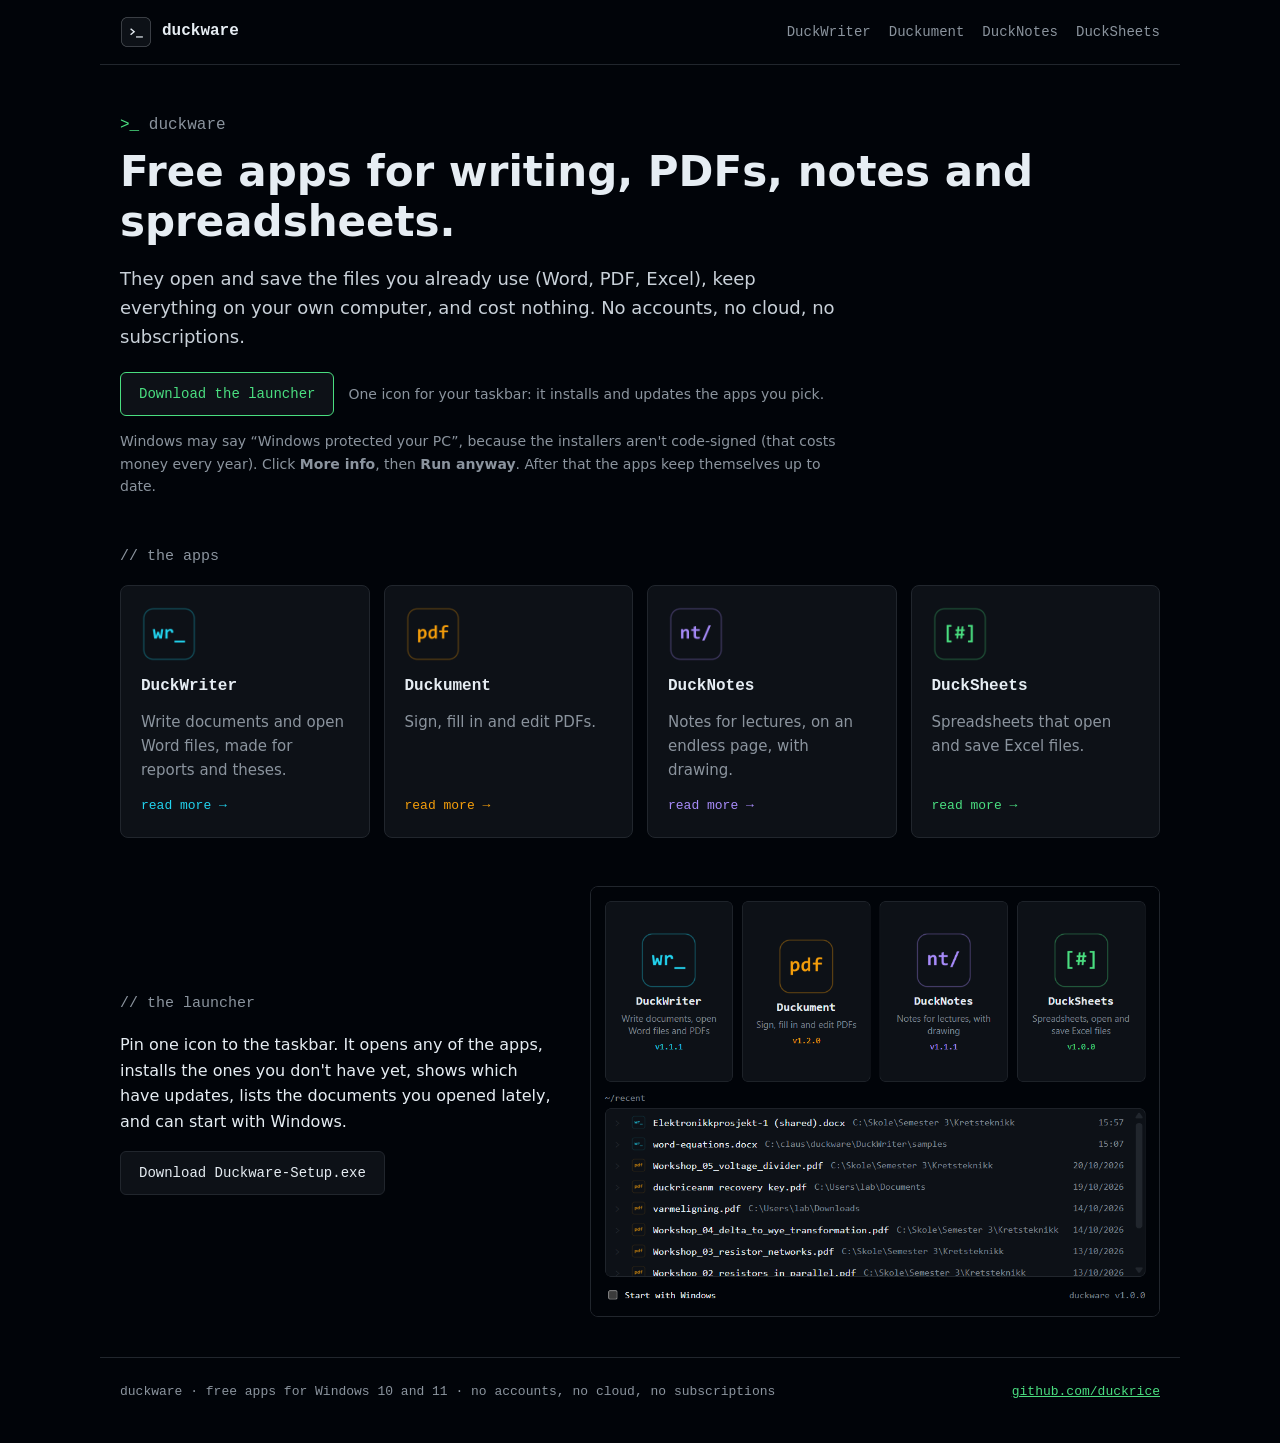
==== index.html @ f8559ea2 "The Duckware website: a front page and a page per app Co-Authored-By: Claude Opus 5.5 <noreply@anthr" ====
<!doctype html>
<html lang="en">
<head>
<meta charset="utf-8">
<meta name="viewport" content="width=device-width, initial-scale=1">
<title>duckware: free apps for writing, PDFs, notes and spreadsheets</title>
<meta name="description" content="Free Windows apps that keep your files on your own computer: DuckWriter, Duckument, DuckNotes and DuckSheets.">
<link rel="icon" href="icons/duckware.png">
<link rel="stylesheet" href="style.css">
</head>
<body>
<header class="top">
  <a class="brand" href="./"><img src="icons/duckware.png" alt=""><span>duckware</span></a>
  <nav><a href="duckwriter/" style="--c:#22d3ee">DuckWriter</a><a href="duckument/" style="--c:#f59e0b">Duckument</a><a href="ducknotes/" style="--c:#a78bfa">DuckNotes</a><a href="ducksheets/" style="--c:#4ade80">DuckSheets</a></nav>
</header>
<main>
<section class="hero">
  <p class="prompt"><span>&gt;_</span> duckware</p>
  <h1>Free apps for writing, PDFs, notes and spreadsheets.</h1>
  <p class="lead">They open and save the files you already use (Word, PDF, Excel), keep everything on your own computer, and cost nothing. No accounts, no cloud, no subscriptions.</p>
  <div class="actions">
    <a class="btn primary" href="https://github.com/duckrice/duckware/releases/latest/download/Duckware-Setup.exe">Download the launcher</a>
    <span class="hint">One icon for your taskbar: it installs and updates the apps you pick.</span>
  </div>
  <p class="note">Windows may say <q>Windows protected your PC</q>, because the installers aren't code-signed (that costs money every year). Click <b>More info</b>, then <b>Run anyway</b>. After that the apps keep themselves up to date.</p>
</section>
<section>
  <h2>// the apps</h2>
  <div class="cards">
  <a class="card" href="duckwriter/" style="--c:#22d3ee">
    <img src="icons/duckwriter.png" alt="">
    <h3>DuckWriter</h3>
    <p>Write documents and open Word files, made for reports and theses.</p>
    <span class="more">read more →</span>
  </a>
  <a class="card" href="duckument/" style="--c:#f59e0b">
    <img src="icons/duckument.png" alt="">
    <h3>Duckument</h3>
    <p>Sign, fill in and edit PDFs.</p>
    <span class="more">read more →</span>
  </a>
  <a class="card" href="ducknotes/" style="--c:#a78bfa">
    <img src="icons/ducknotes.png" alt="">
    <h3>DuckNotes</h3>
    <p>Notes for lectures, on an endless page, with drawing.</p>
    <span class="more">read more →</span>
  </a>
  <a class="card" href="ducksheets/" style="--c:#4ade80">
    <img src="icons/ducksheets.png" alt="">
    <h3>DuckSheets</h3>
    <p>Spreadsheets that open and save Excel files.</p>
    <span class="more">read more →</span>
  </a>
  </div>
</section>
<section class="split">
  <div>
    <h2>// the launcher</h2>
    <p>Pin one icon to the taskbar. It opens any of the apps, installs the ones you don't have yet, shows which have updates, lists the documents you opened lately, and can start with Windows.</p>
    <p><a class="btn" href="https://github.com/duckrice/duckware/releases/latest/download/Duckware-Setup.exe">Download Duckware-Setup.exe</a></p>
  </div>
  <img class="shot" src="shots/duckware.png" alt="The Duckware launcher: a tile for each app and a list of recent documents">
</section>
</main>
<footer class="bottom">
  <span>duckware · free apps for Windows 10 and 11 · no accounts, no cloud, no subscriptions</span>
  <a href="https://github.com/duckrice">github.com/duckrice</a>
</footer>
</body>
</html>
---- style.css ----
/* Dark and plain, like the launcher: near-black, thin lines, monospace for
   headings and labels, each app in its own colour (--c). */
:root {
  --bg: #010409;
  --panel: #0d1117;
  --border: #21262d;
  --text: #e6edf3;
  --muted: #8b949e;
  --accent: #4ade80;
  --mono: Consolas, "Cascadia Mono", "SFMono-Regular", Menlo, monospace;
  color-scheme: dark;
}

* {
  box-sizing: border-box;
}

body {
  margin: 0;
  background: var(--bg);
  color: var(--text);
  font: 16px/1.6 "Segoe UI", system-ui, -apple-system, sans-serif;
}

a {
  color: var(--c, var(--accent));
}

main {
  max-width: 1080px;
  margin: 0 auto;
  padding: 0 20px 40px;
}

.top {
  display: flex;
  align-items: center;
  justify-content: space-between;
  gap: 16px;
  flex-wrap: wrap;
  max-width: 1080px;
  margin: 0 auto;
  padding: 16px 20px;
  border-bottom: 1px solid var(--border);
}

.brand {
  display: flex;
  align-items: center;
  gap: 10px;
  color: var(--text);
  font-family: var(--mono);
  font-weight: 700;
  text-decoration: none;
}

.brand img {
  width: 32px;
  height: 32px;
}

nav {
  display: flex;
  gap: 18px;
  flex-wrap: wrap;
  font-family: var(--mono);
  font-size: 14px;
}

nav a {
  color: var(--muted);
  text-decoration: none;
}

nav a:hover {
  color: var(--c);
}

section {
  margin-top: 48px;
}

h1 {
  margin: 0 0 12px;
  font-size: clamp(28px, 4vw, 42px);
  line-height: 1.2;
}

h2 {
  margin: 0 0 16px;
  color: var(--muted);
  font-family: var(--mono);
  font-size: 15px;
  font-weight: 400;
}

h3 {
  margin: 0 0 6px;
  font-family: var(--mono);
  font-size: 16px;
}

.prompt {
  margin: 0 0 8px;
  color: var(--muted);
  font-family: var(--mono);
}

.prompt span {
  color: var(--accent);
}

.lead {
  max-width: 720px;
  color: #c9d1d9;
  font-size: 18px;
}

.actions {
  display: flex;
  align-items: center;
  gap: 14px;
  flex-wrap: wrap;
  margin: 20px 0 8px;
}

.hint,
.note,
figcaption {
  color: var(--muted);
  font-size: 14px;
}

.note {
  max-width: 720px;
}

.btn {
  display: inline-block;
  padding: 10px 18px;
  border: 1px solid var(--border);
  border-radius: 6px;
  background: var(--panel);
  color: var(--text);
  font-family: var(--mono);
  font-size: 14px;
  text-decoration: none;
}

.btn:hover {
  border-color: var(--c, var(--accent));
}

.btn.primary {
  border-color: var(--c, var(--accent));
  color: var(--c, var(--accent));
}

.btn.primary:hover {
  background: var(--c, var(--accent));
  color: var(--bg);
}

.cards {
  display: grid;
  grid-template-columns: repeat(auto-fit, minmax(220px, 1fr));
  gap: 14px;
}

.card {
  display: flex;
  flex-direction: column;
  gap: 4px;
  padding: 20px;
  border: 1px solid var(--border);
  border-radius: 8px;
  background: var(--panel);
  color: var(--text);
  text-decoration: none;
}

.card:hover {
  border-color: var(--c);
}

.card img {
  width: 56px;
  height: 56px;
  margin-bottom: 8px;
}

.card p {
  flex: 1;
  margin: 0;
  color: var(--muted);
  font-size: 15px;
}

.more {
  margin-top: 10px;
  color: var(--c);
  font-family: var(--mono);
  font-size: 13px;
}

.split {
  display: grid;
  grid-template-columns: 1fr 1.3fr;
  gap: 32px;
  align-items: center;
}

.shot {
  width: 100%;
  border: 1px solid var(--border);
  border-radius: 8px;
}

.hero.app {
  display: grid;
  grid-template-columns: 120px 1fr;
  gap: 28px;
  align-items: start;
}

.hero.app h1 {
  color: var(--c);
  font-family: var(--mono);
}

.app-icon {
  width: 120px;
  height: 120px;
}

.shots {
  display: grid;
  gap: 24px;
}

figure {
  margin: 0;
}

.features {
  display: grid;
  grid-template-columns: repeat(auto-fit, minmax(280px, 1fr));
  gap: 14px;
}

.feature {
  padding: 16px 18px;
  border: 1px solid var(--border);
  border-left: 2px solid var(--c);
  background: var(--panel);
}

.feature p {
  margin: 0;
  color: var(--muted);
  font-size: 15px;
}

.keys {
  border-collapse: collapse;
}

.keys td {
  padding: 6px 18px 6px 0;
  border-bottom: 1px solid var(--border);
  vertical-align: top;
}

kbd {
  color: var(--text);
  font-family: var(--mono);
  font-size: 14px;
}

.bottom {
  display: flex;
  justify-content: space-between;
  gap: 16px;
  flex-wrap: wrap;
  max-width: 1080px;
  margin: 0 auto;
  padding: 24px 20px 40px;
  border-top: 1px solid var(--border);
  color: var(--muted);
  font-family: var(--mono);
  font-size: 13px;
}

@media (max-width: 720px) {
  .split,
  .hero.app {
    grid-template-columns: 1fr;
  }

  .app-icon {
    width: 80px;
    height: 80px;
  }
}
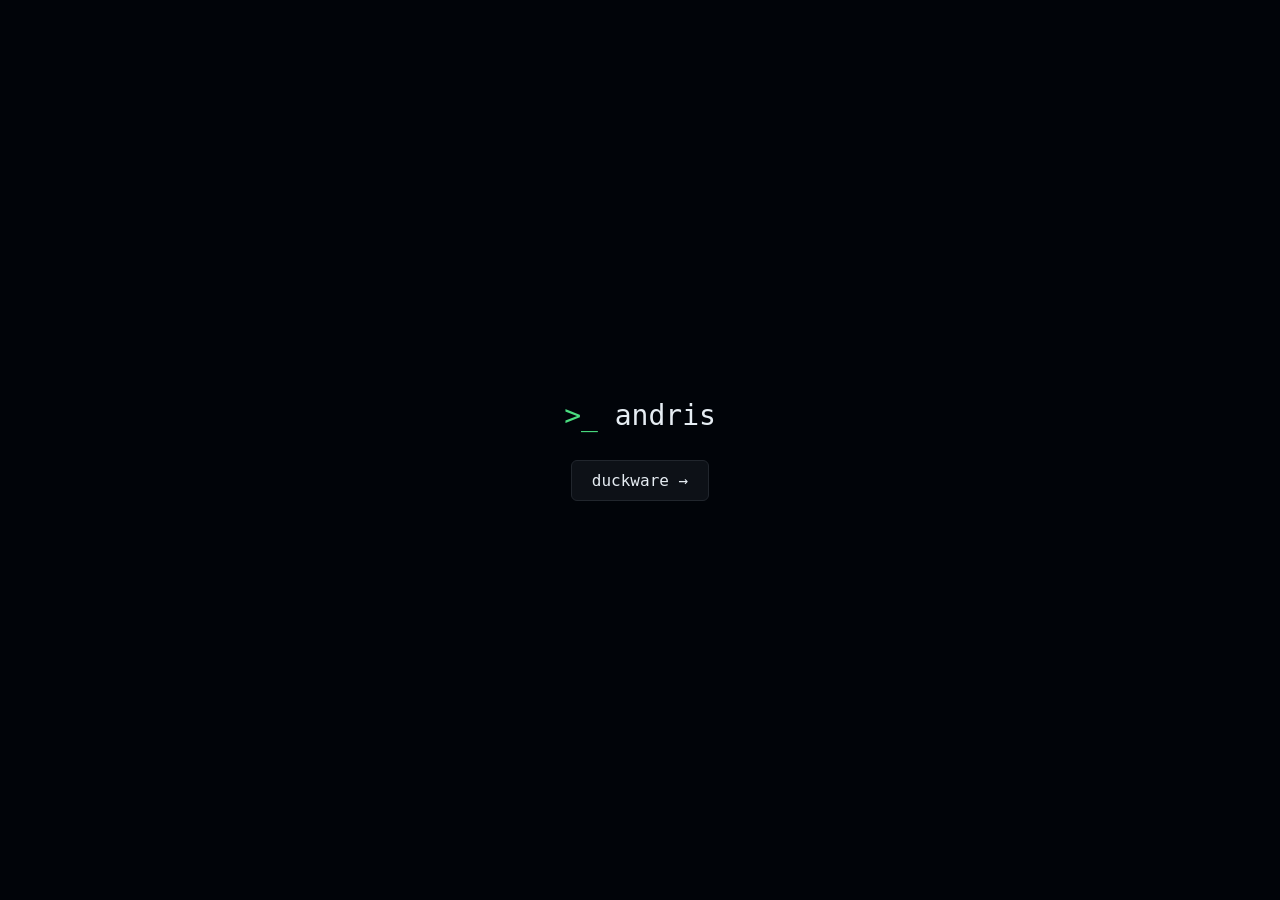
==== commit 15ac2083: "andris.no: an empty homepage, with Duckware at /duckware Co-Authored-By: Claude Opus 5.5 <noreply@an" ====
--- a/index.html
+++ b/index.html
@@ -3,68 +3,51 @@
 <head>
 <meta charset="utf-8">
 <meta name="viewport" content="width=device-width, initial-scale=1">
-<title>duckware: free apps for writing, PDFs, notes and spreadsheets</title>
-<meta name="description" content="Free Windows apps that keep your files on your own computer: DuckWriter, Duckument, DuckNotes and DuckSheets.">
-<link rel="icon" href="icons/duckware.png">
-<link rel="stylesheet" href="style.css">
+<title>andris</title>
+<link rel="icon" href="duckware/icons/duckware.png">
+<style>
+  :root {
+    color-scheme: dark;
+  }
+  body {
+    display: grid;
+    place-items: center;
+    min-height: 100vh;
+    margin: 0;
+    background: #010409;
+    color: #e6edf3;
+    font-family: Consolas, "Cascadia Mono", Menlo, monospace;
+  }
+  main {
+    text-align: center;
+  }
+  h1 {
+    margin: 0 0 28px;
+    font-size: 28px;
+    font-weight: 400;
+  }
+  h1 span {
+    color: #4ade80;
+  }
+  a {
+    display: inline-block;
+    padding: 10px 20px;
+    border: 1px solid #21262d;
+    border-radius: 6px;
+    background: #0d1117;
+    color: #e6edf3;
+    text-decoration: none;
+  }
+  a:hover {
+    border-color: #4ade80;
+    color: #4ade80;
+  }
+</style>
 </head>
 <body>
-<header class="top">
-  <a class="brand" href="./"><img src="icons/duckware.png" alt=""><span>duckware</span></a>
-  <nav><a href="duckwriter/" style="--c:#22d3ee">DuckWriter</a><a href="duckument/" style="--c:#f59e0b">Duckument</a><a href="ducknotes/" style="--c:#a78bfa">DuckNotes</a><a href="ducksheets/" style="--c:#4ade80">DuckSheets</a></nav>
-</header>
 <main>
-<section class="hero">
-  <p class="prompt"><span>&gt;_</span> duckware</p>
-  <h1>Free apps for writing, PDFs, notes and spreadsheets.</h1>
-  <p class="lead">They open and save the files you already use (Word, PDF, Excel), keep everything on your own computer, and cost nothing. No accounts, no cloud, no subscriptions.</p>
-  <div class="actions">
-    <a class="btn primary" href="https://github.com/duckrice/duckware/releases/latest/download/Duckware-Setup.exe">Download the launcher</a>
-    <span class="hint">One icon for your taskbar: it installs and updates the apps you pick.</span>
-  </div>
-  <p class="note">Windows may say <q>Windows protected your PC</q>, because the installers aren't code-signed (that costs money every year). Click <b>More info</b>, then <b>Run anyway</b>. After that the apps keep themselves up to date.</p>
-</section>
-<section>
-  <h2>// the apps</h2>
-  <div class="cards">
-  <a class="card" href="duckwriter/" style="--c:#22d3ee">
-    <img src="icons/duckwriter.png" alt="">
-    <h3>DuckWriter</h3>
-    <p>Write documents and open Word files, made for reports and theses.</p>
-    <span class="more">read more →</span>
-  </a>
-  <a class="card" href="duckument/" style="--c:#f59e0b">
-    <img src="icons/duckument.png" alt="">
-    <h3>Duckument</h3>
-    <p>Sign, fill in and edit PDFs.</p>
-    <span class="more">read more →</span>
-  </a>
-  <a class="card" href="ducknotes/" style="--c:#a78bfa">
-    <img src="icons/ducknotes.png" alt="">
-    <h3>DuckNotes</h3>
-    <p>Notes for lectures, on an endless page, with drawing.</p>
-    <span class="more">read more →</span>
-  </a>
-  <a class="card" href="ducksheets/" style="--c:#4ade80">
-    <img src="icons/ducksheets.png" alt="">
-    <h3>DuckSheets</h3>
-    <p>Spreadsheets that open and save Excel files.</p>
-    <span class="more">read more →</span>
-  </a>
-  </div>
-</section>
-<section class="split">
-  <div>
-    <h2>// the launcher</h2>
-    <p>Pin one icon to the taskbar. It opens any of the apps, installs the ones you don't have yet, shows which have updates, lists the documents you opened lately, and can start with Windows.</p>
-    <p><a class="btn" href="https://github.com/duckrice/duckware/releases/latest/download/Duckware-Setup.exe">Download Duckware-Setup.exe</a></p>
-  </div>
-  <img class="shot" src="shots/duckware.png" alt="The Duckware launcher: a tile for each app and a list of recent documents">
-</section>
+  <h1><span>&gt;_</span> andris</h1>
+  <a href="duckware/">duckware →</a>
 </main>
-<footer class="bottom">
-  <span>duckware · free apps for Windows 10 and 11 · no accounts, no cloud, no subscriptions</span>
-  <a href="https://github.com/duckrice">github.com/duckrice</a>
-</footer>
 </body>
 </html>
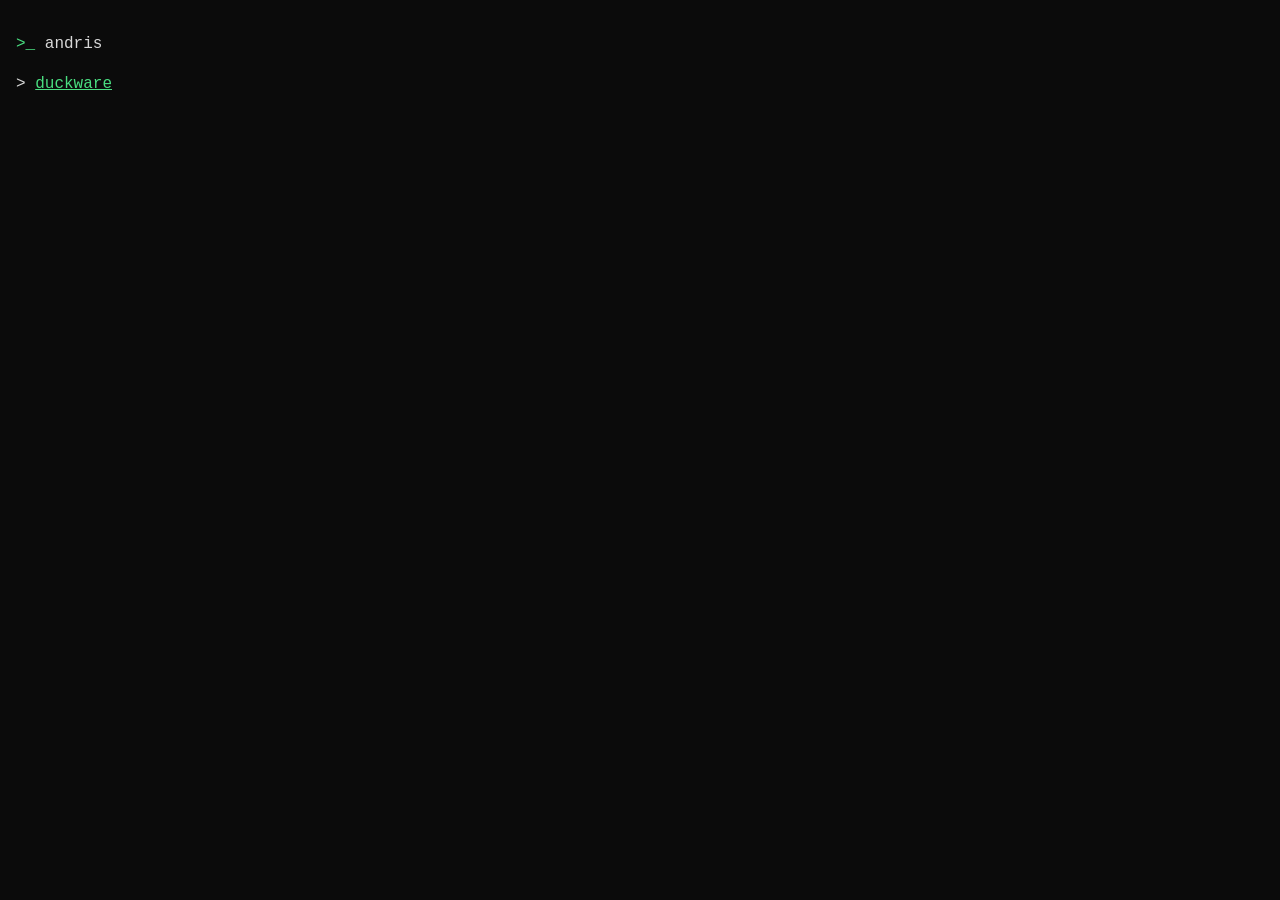
==== commit 2b224146: "Plainer look: one monospace font, one size, no rounded boxes; launcher screenshot with made-up files" ====
--- a/index.html
+++ b/index.html
@@ -6,48 +6,24 @@
 <title>andris</title>
 <link rel="icon" href="duckware/icons/duckware.png">
 <style>
-  :root {
+  body {
+    margin: 0;
+    padding: 16px;
+    background: #0b0b0b;
+    color: #d8d8d8;
+    font: 16px/1.5 Consolas, "Courier New", monospace;
     color-scheme: dark;
   }
-  body {
-    display: grid;
-    place-items: center;
-    min-height: 100vh;
-    margin: 0;
-    background: #010409;
-    color: #e6edf3;
-    font-family: Consolas, "Cascadia Mono", Menlo, monospace;
-  }
-  main {
-    text-align: center;
-  }
-  h1 {
-    margin: 0 0 28px;
-    font-size: 28px;
-    font-weight: 400;
-  }
-  h1 span {
+  span {
     color: #4ade80;
   }
   a {
-    display: inline-block;
-    padding: 10px 20px;
-    border: 1px solid #21262d;
-    border-radius: 6px;
-    background: #0d1117;
-    color: #e6edf3;
-    text-decoration: none;
-  }
-  a:hover {
-    border-color: #4ade80;
     color: #4ade80;
   }
 </style>
 </head>
 <body>
-<main>
-  <h1><span>&gt;_</span> andris</h1>
-  <a href="duckware/">duckware →</a>
-</main>
+<p><span>&gt;_</span> andris</p>
+<p>&gt; <a href="duckware/">duckware</a></p>
 </body>
 </html>
